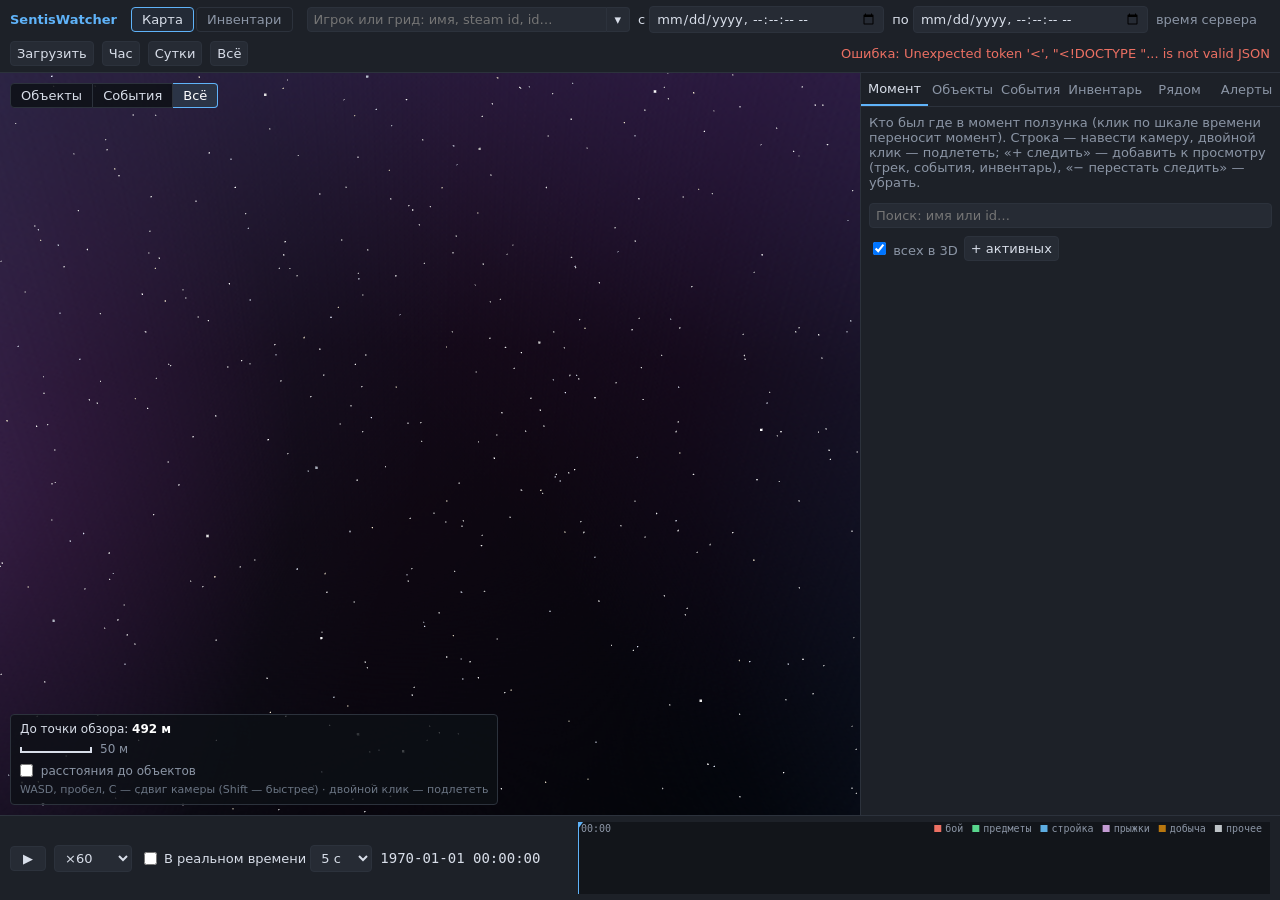
==== SentisWatcher/Web/index.html @ d40ac6c8 "Web view: relief and terrain, live mode, drilling, gone inventories - Planets drawn with their relie" ====
<!doctype html>
<html lang="ru">
<head>
  <meta charset="utf-8">
  <title>SentisWatcher</title>
  <meta name="viewport" content="width=device-width, initial-scale=1">
  <link rel="stylesheet" href="style.css">
  <script type="importmap">{ "imports": { "three": "./lib/three.module.min.js" } }</script>
</head>
<body>
  <header>
    <div class="brand">SentisWatcher</div>
    <nav class="pages"><a class="here">Карта</a><a href="ledger.html" id="toLedger" title="Инвентари по времени: откуда что бралось, аномалии">Инвентари</a></nav>
    <div class="search">
      <input id="search" type="search" placeholder="Игрок или грид: имя, steam id, id…" autocomplete="off">
      <button id="searchOpen" class="open" title="Все игроки и гриды интервала">▾</button>
      <div id="results" class="dropdown" hidden></div>
    </div>
    <label>с <input id="from" type="datetime-local" step="1"></label>
    <label>по <input id="to" type="datetime-local" step="1"></label>
    <span id="zone" class="utc" title="Время сервера">время сервера</span>
    <button id="rangeBack" title="Вернуться к прошлому диапазону" hidden>↩</button>
    <button id="reload" title="Загрузить отслеживаемых за этот интервал">Загрузить</button>
    <button id="lastHour" title="Последний час">Час</button>
    <button id="lastDay" title="Последние сутки">Сутки</button>
    <button id="allRange" title="Весь записанный период (не больше недели)">Всё</button>
    <div id="status" class="status"></div>
  </header>

  <main>
    <div id="view">
      <div id="legend" class="eventlegend" hidden></div>
      <div id="layers" class="layers" title="Что показывать на карте">
        <button data-layer="objects">Объекты</button><button data-layer="events">События</button><button data-layer="all" class="active">Всё</button>
      </div>
      <div id="hud" class="hud">
        <div id="hudDistance"></div>
        <div id="hudAltitude"></div>
        <div class="scale"><div id="scaleBar" class="bar"></div><span id="scaleText"></span></div>
        <label class="hudcheck"><input id="showDistance" type="checkbox"> расстояния до объектов</label>
        <div class="keys">WASD, пробел, C — сдвиг камеры (Shift — быстрее) · двойной клик — подлететь</div>
      </div>
    </div>
    <aside>
      <nav class="tabs">
        <button data-tab="moment" class="active">Момент</button>
        <button data-tab="tracked">Объекты</button>
        <button data-tab="events">События</button>
        <button data-tab="inventory">Инвентарь</button>
        <button data-tab="near">Рядом</button>
        <button data-tab="alerts">Алерты</button>
      </nav>
      <section id="tab-moment" class="tab active">
        <p class="hint">Кто был где в момент ползунка (клик по шкале времени переносит момент). Строка — навести
          камеру, двойной клик — подлететь; «+ следить» — добавить к просмотру (трек, события, инвентарь),
          «− перестать следить» — убрать.</p>
        <div class="row"><input id="momentFilter" type="search" placeholder="Поиск: имя или id…"></div>
        <div class="row">
          <label class="check inline"><input id="showAmbient" type="checkbox" checked> всех в 3D</label>
          <button id="addActive" title="Добавить к просмотру до 10 самых активных">+ активных</button>
        </div>
        <div id="moment" class="list"></div>
      </section>
      <section id="tab-tracked" class="tab">
        <p class="hint">Найдите игрока или грид в поиске сверху. Клик по объекту делает его выбранным; клик по
          маркеру в 3D — тоже.</p>
        <div id="tracked"></div>
        <label class="check"><input id="follow" type="checkbox" checked> Камера следует за выбранным</label>
        <label class="check"><input id="showPlanets" type="checkbox" checked> Планеты</label>
      </section>
      <section id="tab-events" class="tab">
        <div class="row"><input id="eventFilter" type="search" placeholder="Фильтр: вид, текст, объект…">
          <label class="check inline"><input id="eventsSelected" type="checkbox"> только выбранный</label></div>
        <div id="events" class="list"></div>
      </section>
      <section id="tab-inventory" class="tab">
        <div class="row"><input id="itemFilter" type="search" placeholder="Предмет: Iron, SteelPlate…"></div>
        <div id="inventory"></div>
      </section>
      <section id="tab-near" class="tab">
        <div class="row">
          <label>Радиус, м <input id="nearRadius" type="number" value="1000" min="10" step="10"></label>
          <label>± мин <input id="nearWindow" type="number" value="5" min="1"></label>
          <button id="nearGo">Кто был рядом с выбранным</button>
        </div>
        <div id="near" class="list"></div>
      </section>
      <section id="tab-alerts" class="tab">
        <button id="alertsGo">Показать алерты интервала</button>
        <div id="alerts" class="list"></div>
      </section>
    </aside>
  </main>

  <footer>
    <button id="play" title="Проиграть">▶</button>
    <select id="speed" title="Скорость">
      <option value="1">×1</option>
      <option value="10">×10</option>
      <option value="60" selected>×60</option>
      <option value="600">×600</option>
      <option value="3600">×3600</option>
    </select>
    <span class="live" title="Раз в несколько секунд подтягивать новые записи из базы: интервал сдвигается к «сейчас», момент стоит на «сейчас». Выключается, если сдвинуть ползунок, интервал или нажать ▶">
      <label><input type="checkbox" id="live"> В реальном времени</label>
      <select id="liveEvery" title="Как часто подтягивать">
        <option value="1000">1 с</option>
        <option value="5000" selected>5 с</option>
        <option value="10000">10 с</option>
      </select>
    </span>
    <div id="clock" class="clock"></div>
    <div class="timeline-wrap">
      <canvas id="timeline" title="Клик — момент; протяжка — выделить диапазон; колесо — приблизить/отдалить; зажатое колесо — сдвинуть; бегунок можно тащить"></canvas>
      <div id="rangeBar" class="rangebar" hidden>
        <button id="rangeZoom"></button>
        <button id="rangeCancel" title="Снять выделение">✕</button>
      </div>
    </div>
  </footer>

  <div id="tip" class="tip" hidden></div>
  <script type="module" src="app.js"></script>
</body>
</html>
---- SentisWatcher/Web/style.css ----
:root {
  --bg: #15181d;
  --panel: #1d2128;
  --line: #2c323c;
  --text: #d8dee9;
  --dim: #8b95a5;
  --accent: #5fb3f9;
  --good: #58d68d;
  --bad: #ec7063;
  font-family: "Segoe UI", system-ui, sans-serif;
  font-size: 13px;
}

* { box-sizing: border-box; }
html, body { margin: 0; height: 100%; background: var(--bg); color: var(--text); overflow: hidden; }
body { display: grid; grid-template-rows: auto 1fr auto; height: 100vh; }

input, select, button {
  background: #262b34; color: var(--text); border: 1px solid var(--line); border-radius: 4px;
  padding: 4px 6px; font: inherit;
}
button { cursor: pointer; }
button:hover { border-color: var(--accent); }
input[type=number] { width: 80px; }

header {
  display: flex; align-items: center; gap: 8px; padding: 6px 10px; background: var(--panel);
  border-bottom: 1px solid var(--line); flex-wrap: wrap;
}
.brand { font-weight: 600; color: var(--accent); margin-right: 6px; }
.pages { display: flex; gap: 2px; margin-right: 6px; }
.pages a { padding: 4px 10px; border: 1px solid var(--line); border-radius: 4px; color: var(--dim); text-decoration: none; }
.pages a:hover { border-color: var(--accent); color: var(--text); }
.pages a.here { color: var(--text); border-color: var(--accent); background: #232a36; cursor: default; }
.search { position: relative; display: flex; }
#search { width: 300px; border-radius: 4px 0 0 4px; }
.search .open { border-radius: 0 4px 4px 0; border-left: none; padding: 4px 8px; }
.dropdown {
  position: absolute; top: 100%; left: 0; width: 460px; max-height: 70vh; overflow: auto; z-index: 10;
  background: var(--panel); border: 1px solid var(--line); border-radius: 4px; margin-top: 2px;
  box-shadow: 0 6px 18px #0008;
}
.dropdown .head { padding: 6px 8px 3px; color: var(--dim); font-size: 11px; text-transform: uppercase; letter-spacing: .04em; cursor: default; }
.dropdown .opt { padding: 5px 8px; cursor: pointer; display: flex; gap: 8px; align-items: baseline; }
.dropdown .opt:hover, .dropdown .opt.active { background: #2a3140; }
.dropdown .opt .n { flex: 1; overflow: hidden; text-overflow: ellipsis; white-space: nowrap; }
.dropdown .opt .c { color: var(--dim); font-size: 11px; white-space: nowrap; }
.dropdown .opt.tracked .n::after { content: " ✓"; color: var(--good); }
.dropdown .none { padding: 6px 8px; color: var(--dim); }
.utc { color: var(--dim); }
.status { margin-left: auto; color: var(--dim); max-width: 45%; white-space: nowrap; overflow: hidden; text-overflow: ellipsis; }
.status.error { color: var(--bad); white-space: normal; }

main { display: grid; grid-template-columns: 1fr 420px; min-height: 0; }
#view { position: relative; min-width: 0; min-height: 0; overflow: hidden; }
#view canvas { display: block; }
aside { background: var(--panel); border-left: 1px solid var(--line); display: flex; flex-direction: column; min-height: 0; }
.tabs { display: flex; border-bottom: 1px solid var(--line); }
.tabs button { flex: 1; border: none; border-radius: 0; background: transparent; padding: 8px 4px; color: var(--dim); }
.tabs button.active { color: var(--text); border-bottom: 2px solid var(--accent); }
.tab { display: none; padding: 8px; overflow: auto; flex: 1; min-height: 0; }
.tab.active { display: block; }
.row { display: flex; gap: 6px; align-items: center; margin-bottom: 8px; flex-wrap: wrap; }
.row input[type=search] { flex: 1; }
.hint { color: var(--dim); margin-top: 0; }
.check { display: block; margin-top: 8px; color: var(--dim); }

.track {
  display: flex; align-items: center; gap: 8px; padding: 6px; border: 1px solid var(--line); border-radius: 4px;
  margin-bottom: 6px; cursor: pointer;
}
.track.selected { border-color: var(--accent); background: #232a36; }
.swatch { width: 12px; height: 12px; border-radius: 50%; flex: none; }
.track .name { flex: 1; overflow: hidden; text-overflow: ellipsis; white-space: nowrap; }
.track .meta { color: var(--dim); font-size: 11px; }
.track .x { border: none; background: none; color: var(--dim); padding: 0 4px; }

.list .item { padding: 5px 6px; border-bottom: 1px solid var(--line); cursor: pointer; line-height: 1.35; }
.list .item:hover { background: #232a36; }
.list .item.now { background: #2b3446; }
.list .item.later { opacity: 0.5; }
.item .when { color: var(--dim); font-family: Consolas, monospace; font-size: 11px; }
.item .kind { display: inline-block; padding: 0 5px; border-radius: 3px; color: #111; font-size: 11px; font-weight: 600; margin: 0 4px; }
.item .detail { color: var(--dim); word-break: break-word; }
.item button { float: right; padding: 1px 6px; font-size: 11px; }
.item button:disabled { opacity: 0.6; cursor: default; border-color: var(--line); }

.inv { border: 1px solid var(--line); border-radius: 4px; margin-bottom: 8px; }
.inv h4 { margin: 0; padding: 6px 8px; background: #232a36; font-weight: 600; display: flex; justify-content: space-between; gap: 8px; }
.inv h4 .meta { color: var(--dim); font-weight: normal; font-size: 11px; }
.inv table { width: 100%; border-collapse: collapse; }
.inv td { padding: 3px 8px; border-top: 1px solid var(--line); }
.inv td.amount, .inv td.diff { text-align: right; font-family: Consolas, monospace; white-space: nowrap; }
.inv .plus { color: var(--good); }
.inv .minus { color: var(--bad); }
.inv tr.gone td { color: var(--bad); text-decoration: line-through; }
.inv .empty { color: var(--dim); padding: 6px 8px; }
.inv .volume { color: var(--dim); font-size: 11px; padding: 4px 8px; }

footer {
  display: grid; grid-template-columns: auto auto auto 190px 1fr; gap: 8px; align-items: center; padding: 6px 10px;
  background: var(--panel); border-top: 1px solid var(--line);
}
#play { width: 36px; }
.live { display: flex; gap: 4px; align-items: center; white-space: nowrap; }
.live label { display: flex; gap: 4px; align-items: center; cursor: pointer; }
body.is-live .live label { color: #58d68d; }
body.is-live .clock::after { content: ' ● live'; color: #58d68d; font-size: 11px; }
.clock { font-family: Consolas, monospace; font-size: 14px; }
.timeline-wrap { position: relative; min-width: 0; }
#timeline { width: 100%; height: 72px; cursor: crosshair; display: block; }
.rangebar { position: absolute; top: -34px; display: flex; gap: 4px; z-index: 5; transform: translateX(-50%); }
.rangebar button { background: #2b3446; border-color: var(--accent); white-space: nowrap; }

.tip {
  position: fixed; z-index: 20; max-width: 420px; background: #0e1116ee; border: 1px solid var(--line);
  border-radius: 4px; padding: 6px 8px; pointer-events: none; line-height: 1.35;
}
.hud {
  position: absolute; left: 10px; bottom: 10px; z-index: 3; pointer-events: none;
  background: #0e1116c8; border: 1px solid var(--line); border-radius: 4px; padding: 6px 9px; line-height: 1.45;
  font-size: 12px;
}
.hud b { color: #fff; font-weight: 600; }
.layers { position: absolute; left: 10px; top: 10px; z-index: 3; display: flex; }
.layers button { border-radius: 0; background: #0e1116d8; padding: 4px 10px; }
.layers button:first-child { border-radius: 4px 0 0 4px; }
.layers button:last-child { border-radius: 0 4px 4px 0; }
.layers button + button { border-left: none; }
.layers button.active { background: #2b3446; border-color: var(--accent); color: #fff; }
.item button.untrack { color: #f1948a; }
.list .item.owned { border-left: 3px solid transparent; padding-left: 7px; }
.eventlegend { position: absolute; right: 10px; top: 10px; z-index: 3; background: #0e1116c8; border: 1px solid var(--line);
  border-radius: 4px; padding: 6px 9px; font-size: 12px; line-height: 1.5; max-height: 60%; overflow: auto; }
.eventlegend[hidden] { display: none; }
.eventlegend .title { color: var(--dim); font-size: 11px; text-transform: uppercase; letter-spacing: .04em; margin-bottom: 2px; }
.eventlegend .dot { display: inline-block; width: 9px; height: 9px; border-radius: 50%; margin-right: 6px; border: 1px solid #000; vertical-align: -1px; }
.eventlegend .n { color: var(--dim); font-size: 11px; }
.hud .hudcheck { display: block; margin-top: 4px; color: var(--dim); pointer-events: auto; cursor: pointer; }
.hud .hudcheck input { margin: 0 4px 0 0; vertical-align: -2px; }
.hud .keys { color: #6b7584; font-size: 11px; margin-top: 2px; }
.swatch.inline { display: inline-block; width: 9px; height: 9px; margin-right: 4px; vertical-align: 0; }
.hud .scale { display: flex; align-items: center; gap: 8px; margin-top: 3px; color: var(--dim); }
.hud .bar { height: 6px; border: 2px solid #d8dee9; border-top: none; }
.label3d.planet { color: #cfd8e3; font-size: 12px; font-weight: 600; transform: translate(-50%, -50%); text-align: center; }
.label3d { position: absolute; color: #fff; font-size: 11px; pointer-events: none; text-shadow: 0 0 3px #000, 0 0 2px #000; white-space: nowrap; transform: translate(8px, -8px); }

.check.inline { display: inline-block; margin: 0; }
.list .item .count { float: right; color: var(--dim); font-size: 11px; margin-left: 6px; }
.list .item .count.hot { color: #f5b041; }
.list .head { padding: 8px 6px 4px; color: var(--dim); font-size: 11px; text-transform: uppercase; letter-spacing: .04em; }
.list .more { padding: 6px; color: var(--dim); }
.rangebar[hidden] { display: none; }
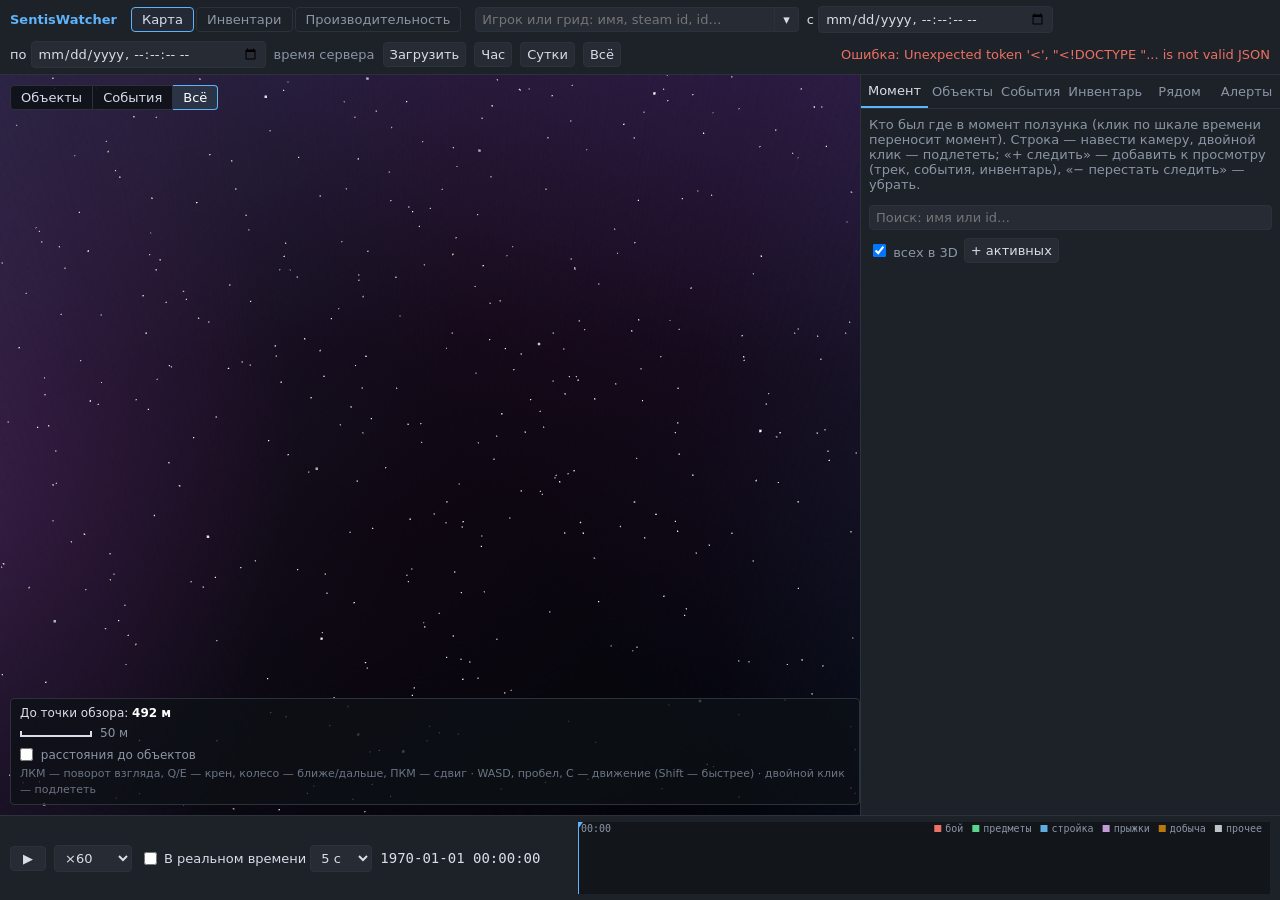
==== commit bd587741: "Performance page, load by grid and player, free-look camera, favicon - Performance page: the game th" ====
--- a/SentisWatcher/Web/index.html
+++ b/SentisWatcher/Web/index.html
@@ -4,13 +4,14 @@
   <meta charset="utf-8">
   <title>SentisWatcher</title>
   <meta name="viewport" content="width=device-width, initial-scale=1">
+  <link rel="icon" type="image/svg+xml" href="favicon.svg">
   <link rel="stylesheet" href="style.css">
   <script type="importmap">{ "imports": { "three": "./lib/three.module.min.js" } }</script>
 </head>
 <body>
   <header>
     <div class="brand">SentisWatcher</div>
-    <nav class="pages"><a class="here">Карта</a><a href="ledger.html" id="toLedger" title="Инвентари по времени: откуда что бралось, аномалии">Инвентари</a></nav>
+    <nav class="pages"><a class="here">Карта</a><a href="ledger.html" id="toLedger" title="Инвентари по времени: откуда что бралось, аномалии">Инвентари</a><a href="perf.html" title="Нагрузка на игровой поток, сборка мусора, память">Производительность</a></nav>
     <div class="search">
       <input id="search" type="search" placeholder="Игрок или грид: имя, steam id, id…" autocomplete="off">
       <button id="searchOpen" class="open" title="Все игроки и гриды интервала">▾</button>
@@ -38,7 +39,7 @@
         <div id="hudAltitude"></div>
         <div class="scale"><div id="scaleBar" class="bar"></div><span id="scaleText"></span></div>
         <label class="hudcheck"><input id="showDistance" type="checkbox"> расстояния до объектов</label>
-        <div class="keys">WASD, пробел, C — сдвиг камеры (Shift — быстрее) · двойной клик — подлететь</div>
+        <div class="keys">ЛКМ — поворот взгляда, Q/E — крен, колесо — ближе/дальше, ПКМ — сдвиг · WASD, пробел, C — движение (Shift — быстрее) · двойной клик — подлететь</div>
       </div>
     </div>
     <aside>
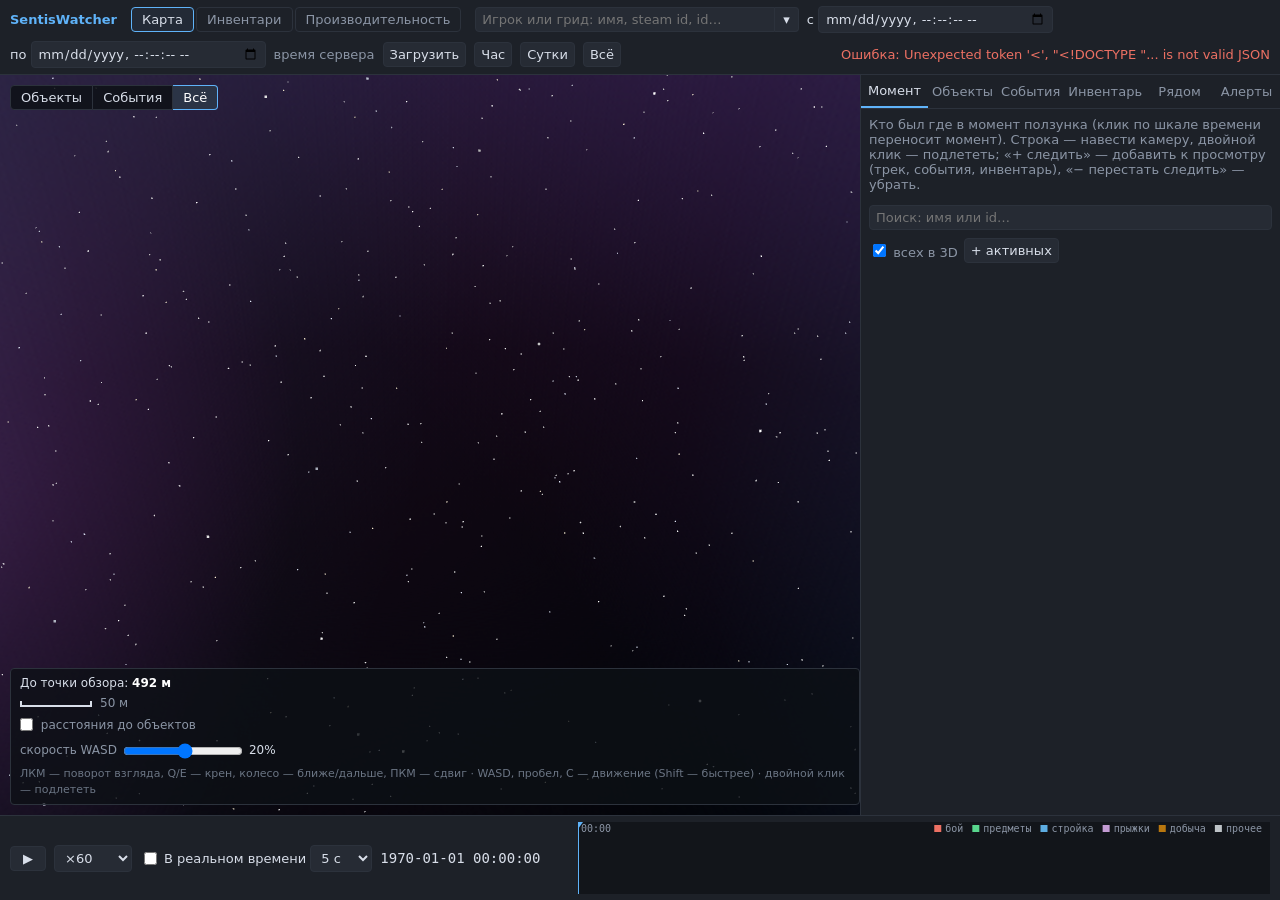
==== commit c7f029f0: "Cargo bags booked as bags; network clients served; inventory list, relief, camera speed - InventoryS" ====
--- a/SentisWatcher/Web/index.html
+++ b/SentisWatcher/Web/index.html
@@ -39,6 +39,8 @@
         <div id="hudAltitude"></div>
         <div class="scale"><div id="scaleBar" class="bar"></div><span id="scaleText"></span></div>
         <label class="hudcheck"><input id="showDistance" type="checkbox"> расстояния до объектов</label>
+        <label class="hudspeed" title="Скорость камеры на WASD, пробеле и C: доля от расстояния до точки, на которую смотрите, в секунду">скорость WASD
+          <input id="moveSpeed" type="range" min="-2" max="0.5" step="0.05" value="-0.7"> <span id="moveSpeedText"></span></label>
         <div class="keys">ЛКМ — поворот взгляда, Q/E — крен, колесо — ближе/дальше, ПКМ — сдвиг · WASD, пробел, C — движение (Shift — быстрее) · двойной клик — подлететь</div>
       </div>
     </div>
--- a/SentisWatcher/Web/style.css
+++ b/SentisWatcher/Web/style.css
@@ -138,6 +138,9 @@
 .eventlegend .n { color: var(--dim); font-size: 11px; }
 .hud .hudcheck { display: block; margin-top: 4px; color: var(--dim); pointer-events: auto; cursor: pointer; }
 .hud .hudcheck input { margin: 0 4px 0 0; vertical-align: -2px; }
+.hud .hudspeed { display: flex; align-items: center; gap: 6px; margin-top: 4px; color: var(--dim); pointer-events: auto; }
+.hud .hudspeed input { width: 120px; margin: 0; cursor: pointer; }
+.hud .hudspeed span { min-width: 40px; color: #d8dee9; }
 .hud .keys { color: #6b7584; font-size: 11px; margin-top: 2px; }
 .swatch.inline { display: inline-block; width: 9px; height: 9px; margin-right: 4px; vertical-align: 0; }
 .hud .scale { display: flex; align-items: center; gap: 8px; margin-top: 3px; color: var(--dim); }
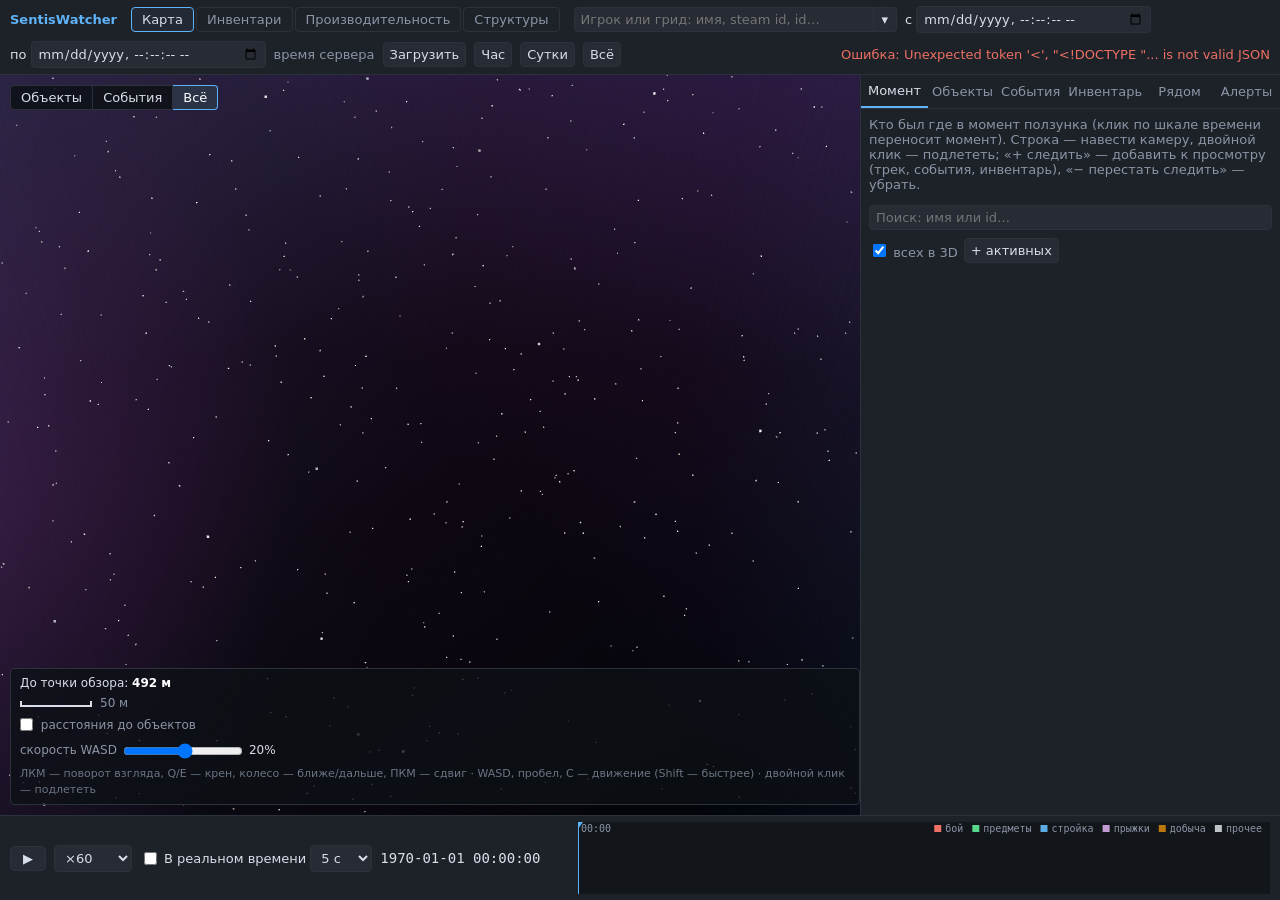
==== commit e871a876: "Structures page, players online, in-place item changes booked as a whole - Structures page (structur" ====
--- a/SentisWatcher/Web/index.html
+++ b/SentisWatcher/Web/index.html
@@ -11,7 +11,7 @@
 <body>
   <header>
     <div class="brand">SentisWatcher</div>
-    <nav class="pages"><a class="here">Карта</a><a href="ledger.html" id="toLedger" title="Инвентари по времени: откуда что бралось, аномалии">Инвентари</a><a href="perf.html" title="Нагрузка на игровой поток, сборка мусора, память">Производительность</a></nav>
+    <nav class="pages"><a class="here">Карта</a><a href="ledger.html" id="toLedger" title="Инвентари по времени: откуда что бралось, аномалии">Инвентари</a><a href="perf.html" title="Нагрузка на игровой поток, сборка мусора, память">Производительность</a><a href="structures.html" title="Структуры в мире сейчас: блоки и энергобаланс">Структуры</a></nav>
     <div class="search">
       <input id="search" type="search" placeholder="Игрок или грид: имя, steam id, id…" autocomplete="off">
       <button id="searchOpen" class="open" title="Все игроки и гриды интервала">▾</button>
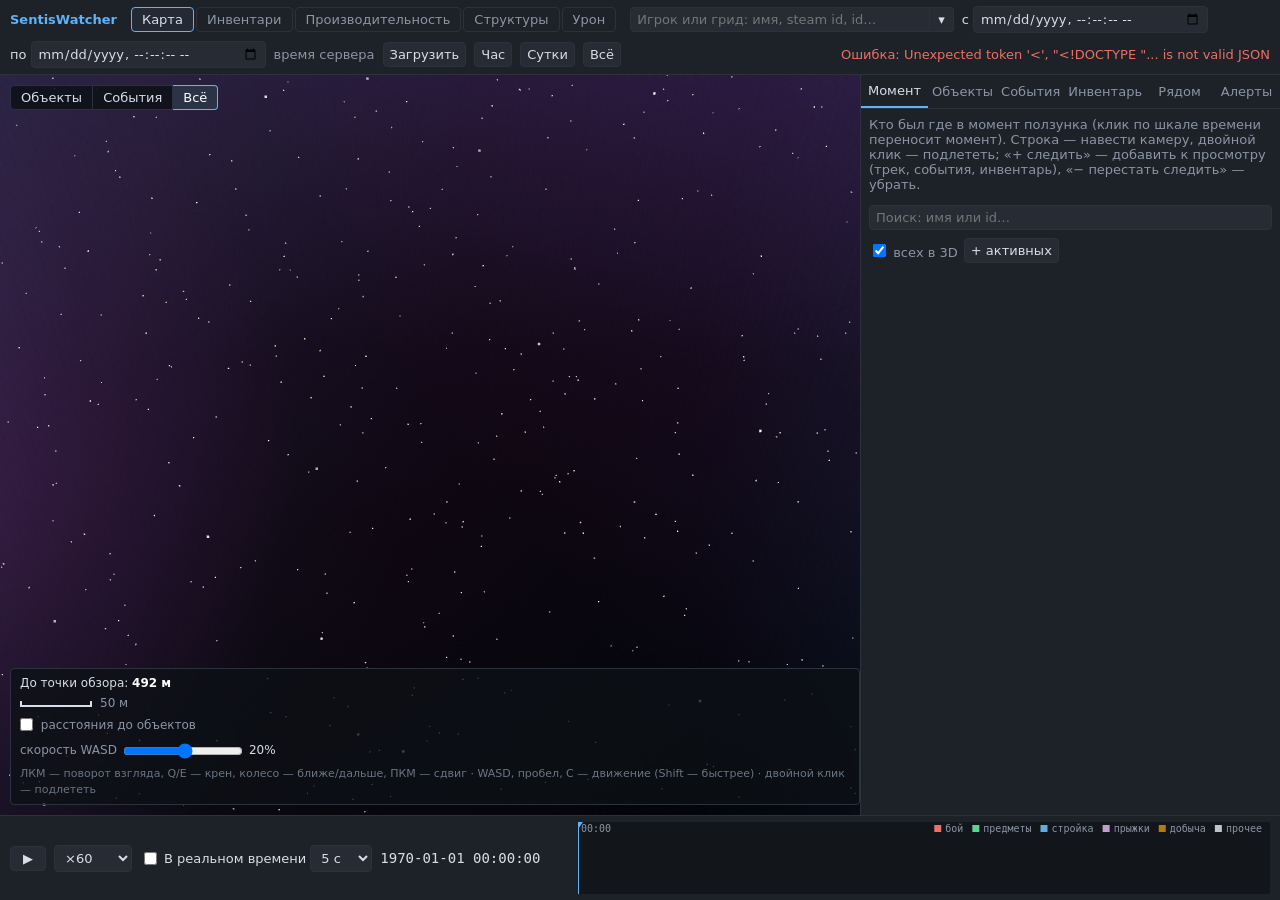
==== commit 4536dfed: "Session components each frame, the damage page, the camera following in real time perf.components: e" ====
--- a/SentisWatcher/Web/index.html
+++ b/SentisWatcher/Web/index.html
@@ -11,7 +11,7 @@
 <body>
   <header>
     <div class="brand">SentisWatcher</div>
-    <nav class="pages"><a class="here">Карта</a><a href="ledger.html" id="toLedger" title="Инвентари по времени: откуда что бралось, аномалии">Инвентари</a><a href="perf.html" title="Нагрузка на игровой поток, сборка мусора, память">Производительность</a><a href="structures.html" title="Структуры в мире сейчас: блоки и энергобаланс">Структуры</a></nav>
+    <nav class="pages"><a class="here">Карта</a><a href="ledger.html" id="toLedger" title="Инвентари по времени: откуда что бралось, аномалии">Инвентари</a><a href="perf.html" title="Нагрузка на игровой поток, сборка мусора, память">Производительность</a><a href="structures.html" title="Структуры в мире сейчас: блоки и энергобаланс">Структуры</a><a href="damage.html" title="Кто кому наносил урон: игроки, боты, звери; выстрелы, распил, убийства">Урон</a></nav>
     <div class="search">
       <input id="search" type="search" placeholder="Игрок или грид: имя, steam id, id…" autocomplete="off">
       <button id="searchOpen" class="open" title="Все игроки и гриды интервала">▾</button>
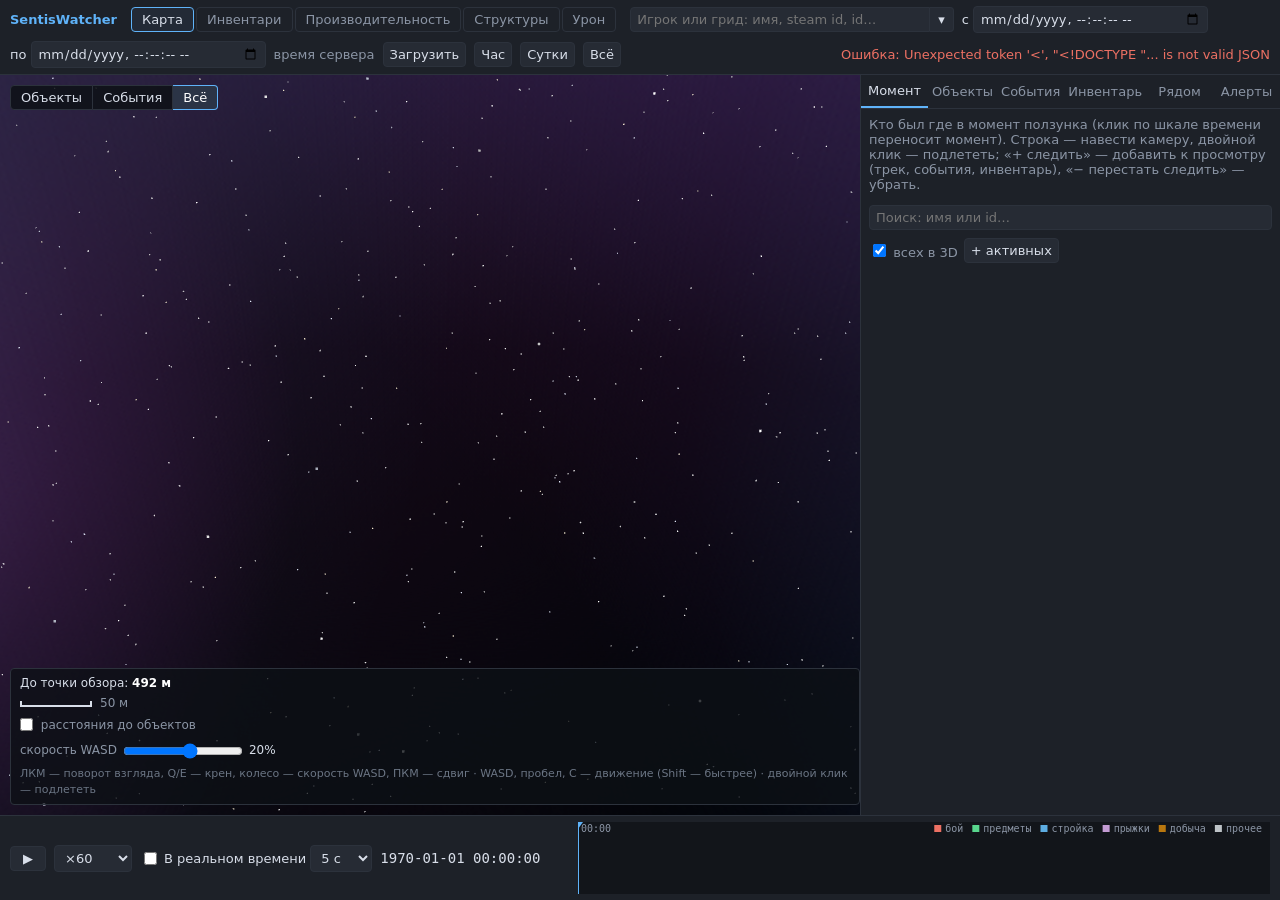
==== commit 8b023c53: "Algae farms are a source, the wheel sets the camera's speed, the cold on animals is not recorded, a " ====
--- a/SentisWatcher/Web/index.html
+++ b/SentisWatcher/Web/index.html
@@ -39,9 +39,9 @@
         <div id="hudAltitude"></div>
         <div class="scale"><div id="scaleBar" class="bar"></div><span id="scaleText"></span></div>
         <label class="hudcheck"><input id="showDistance" type="checkbox"> расстояния до объектов</label>
-        <label class="hudspeed" title="Скорость камеры на WASD, пробеле и C: доля от расстояния до точки, на которую смотрите, в секунду">скорость WASD
-          <input id="moveSpeed" type="range" min="-2" max="0.5" step="0.05" value="-0.7"> <span id="moveSpeedText"></span></label>
-        <div class="keys">ЛКМ — поворот взгляда, Q/E — крен, колесо — ближе/дальше, ПКМ — сдвиг · WASD, пробел, C — движение (Shift — быстрее) · двойной клик — подлететь</div>
+        <label class="hudspeed" title="Скорость камеры на WASD, пробеле и C: доля от расстояния до точки, на которую смотрите, в секунду. Меняется колесом мыши над картой">скорость WASD
+          <input id="moveSpeed" type="range" min="-3" max="1" step="0.05" value="-0.7"> <span id="moveSpeedText"></span></label>
+        <div class="keys">ЛКМ — поворот взгляда, Q/E — крен, колесо — скорость WASD, ПКМ — сдвиг · WASD, пробел, C — движение (Shift — быстрее) · двойной клик — подлететь</div>
       </div>
     </div>
     <aside>
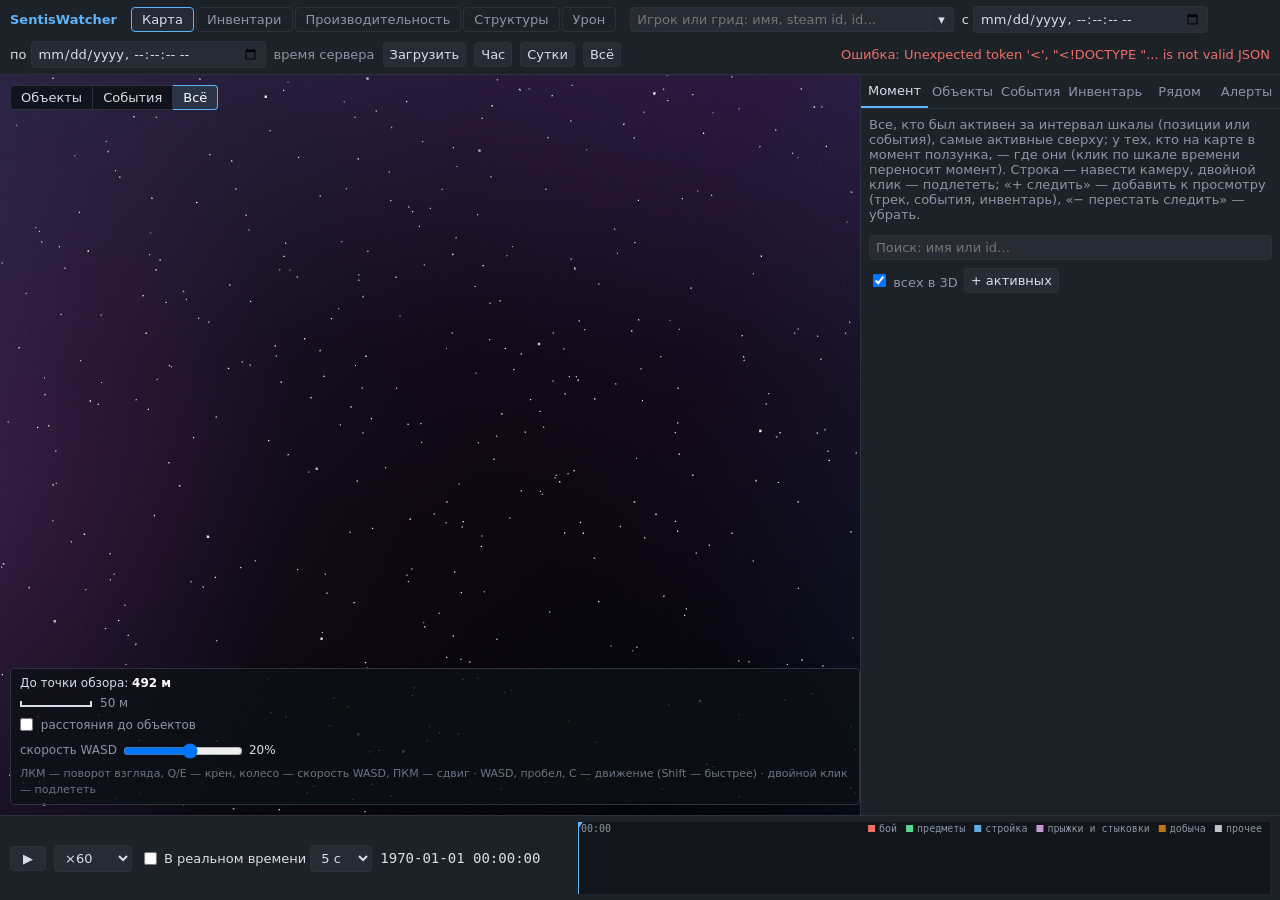
==== commit e30af075: "Moment tab lists everyone of the range; the search answers in seconds; the timeline shows the follow" ====
--- a/SentisWatcher/Web/index.html
+++ b/SentisWatcher/Web/index.html
@@ -54,7 +54,8 @@
         <button data-tab="alerts">Алерты</button>
       </nav>
       <section id="tab-moment" class="tab active">
-        <p class="hint">Кто был где в момент ползунка (клик по шкале времени переносит момент). Строка — навести
+        <p class="hint">Все, кто был активен за интервал шкалы (позиции или события), самые активные сверху; у тех, кто
+          на карте в момент ползунка, — где они (клик по шкале времени переносит момент). Строка — навести
           камеру, двойной клик — подлететь; «+ следить» — добавить к просмотру (трек, события, инвентарь),
           «− перестать следить» — убрать.</p>
         <div class="row"><input id="momentFilter" type="search" placeholder="Поиск: имя или id…"></div>
--- a/SentisWatcher/Web/style.css
+++ b/SentisWatcher/Web/style.css
@@ -79,6 +79,7 @@
 .list .item:hover { background: #232a36; }
 .list .item.now { background: #2b3446; }
 .list .item.later { opacity: 0.5; }
+.list .item.away { opacity: 0.6; cursor: default; }
 .item .when { color: var(--dim); font-family: Consolas, monospace; font-size: 11px; }
 .item .kind { display: inline-block; padding: 0 5px; border-radius: 3px; color: #111; font-size: 11px; font-weight: 600; margin: 0 4px; }
 .item .detail { color: var(--dim); word-break: break-word; }
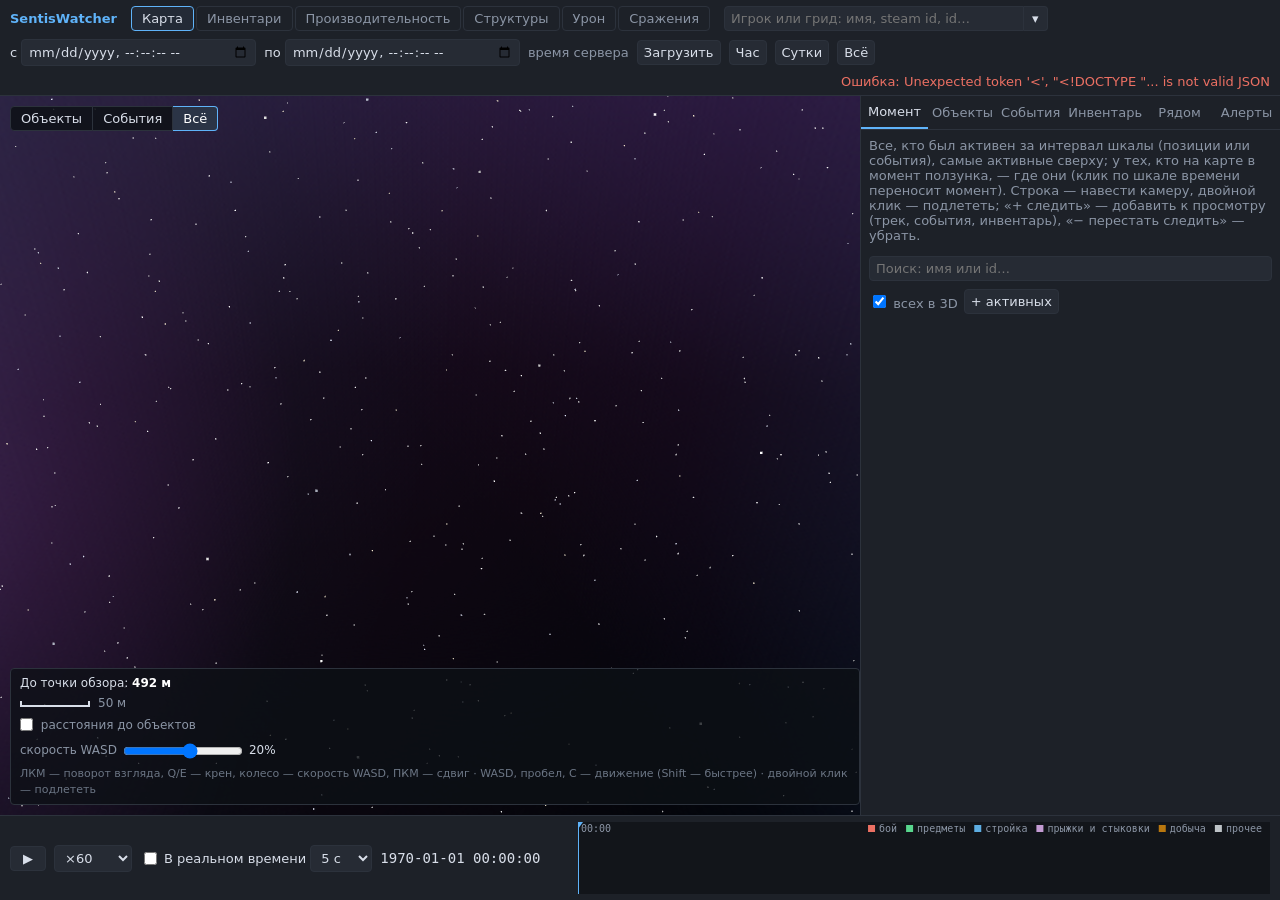
==== commit 114a9abb: "Battles: reports from the damage records, their economy, and a protected REST for the site battles.h" ====
--- a/SentisWatcher/Web/index.html
+++ b/SentisWatcher/Web/index.html
@@ -11,7 +11,7 @@
 <body>
   <header>
     <div class="brand">SentisWatcher</div>
-    <nav class="pages"><a class="here">Карта</a><a href="ledger.html" id="toLedger" title="Инвентари по времени: откуда что бралось, аномалии">Инвентари</a><a href="perf.html" title="Нагрузка на игровой поток, сборка мусора, память">Производительность</a><a href="structures.html" title="Структуры в мире сейчас: блоки и энергобаланс">Структуры</a><a href="damage.html" title="Кто кому наносил урон: игроки, боты, звери; выстрелы, распил, убийства">Урон</a></nav>
+    <nav class="pages"><a class="here">Карта</a><a href="ledger.html" id="toLedger" title="Инвентари по времени: откуда что бралось, аномалии">Инвентари</a><a href="perf.html" title="Нагрузка на игровой поток, сборка мусора, память">Производительность</a><a href="structures.html" title="Структуры в мире сейчас: блоки и энергобаланс">Структуры</a><a href="damage.html" title="Кто кому наносил урон: игроки, боты, звери; выстрелы, распил, убийства">Урон</a><a href="battles.html" title="Автоматически найденные сражения и итоги боя">Сражения</a></nav>
     <div class="search">
       <input id="search" type="search" placeholder="Игрок или грид: имя, steam id, id…" autocomplete="off">
       <button id="searchOpen" class="open" title="Все игроки и гриды интервала">▾</button>
